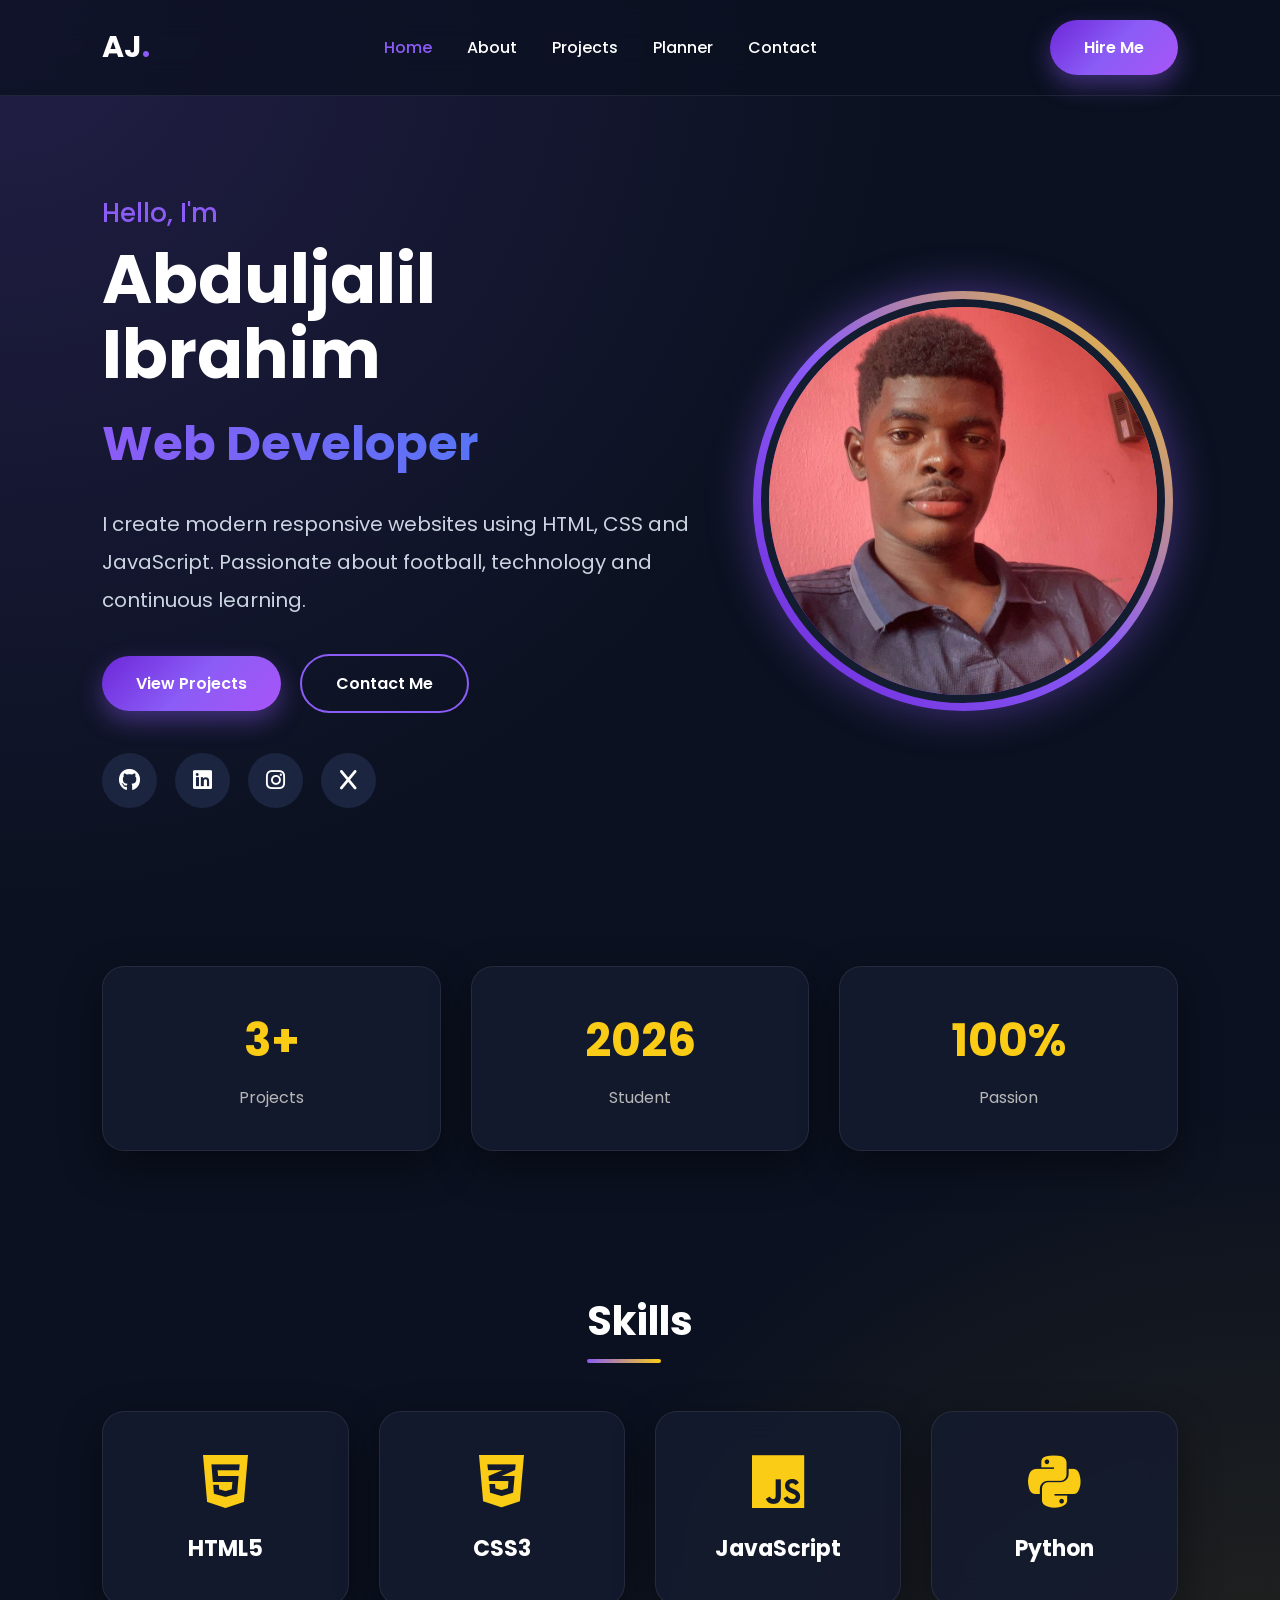
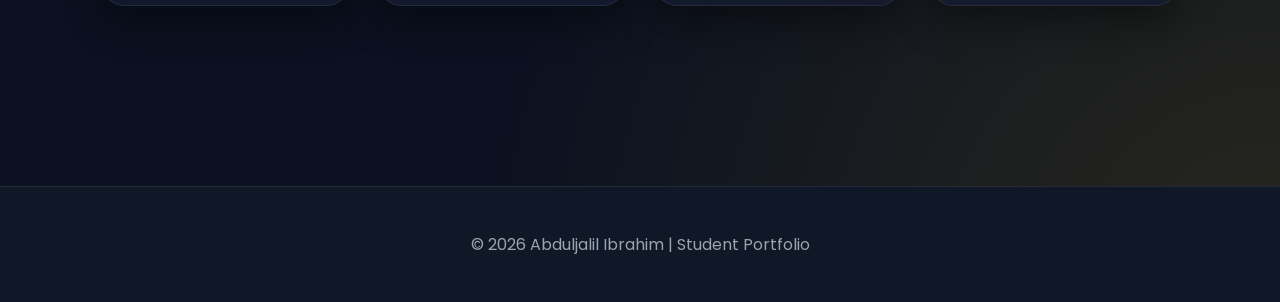
==== index.html @ f6a3e34a "Add files via upload" ====
<!DOCTYPE html>
<html lang="en">

<head>

<meta charset="UTF-8">
<meta name="viewport" content="width=device-width, initial-scale=1.0">

<title>Abduljalil Ibrahim | Portfolio</title>

<link rel="stylesheet" href="css/style.css">

<link rel="preconnect" href="https://fonts.googleapis.com">
<link rel="preconnect" href="https://fonts.gstatic.com" crossorigin>

<link href="https://fonts.googleapis.com/css2?family=Poppins:wght@300;400;500;600;700;800&display=swap" rel="stylesheet">

<link rel="stylesheet"
href="https://cdnjs.cloudflare.com/ajax/libs/font-awesome/6.5.2/css/all.min.css">

</head>

<body>

<!--================ NAVIGATION ================-->

<header>

<nav class="navbar">

<div class="logo">
AJ<span>.</span>
</div>

<ul class="nav-links">

<li><a href="index.html" class="active">Home</a></li>

<li><a href="about.html">About</a></li>

<li><a href="projects.html">Projects</a></li>

<li><a href="planner.html">Planner</a></li>

<li><a href="contact.html">Contact</a></li>

</ul>

<a href="contact.html" class="hire-btn">

Hire Me

</a>

</nav>

</header>

<section class="hero">

    <div class="hero-left">

        <h3>Hello, I'm</h3>

        <h1>Abduljalil Ibrahim</h1>

        <h2>Web Developer</h2>

        <p>
            I create modern responsive websites using HTML, CSS and JavaScript.
            Passionate about football, technology and continuous learning.
        </p>

        <div class="hero-buttons">
            <a href="projects.html" class="btn">View Projects</a>
            <a href="contact.html" class="btn-outline">Contact Me</a>
        </div>

        <div class="social-icons">
            <a href="https://github.com/BlaqSpartan"><i class="fab fa-github"></i></a>
            <a href="https://linkedin.com/in/Abduljalil Ibrahim"><i class="fab fa-linkedin"></i></a>
            <a href="https://instagram.com/lwad.26"><i class="fab fa-instagram"></i></a>
            <a href="https://x.com/lwJalil"><i class="fab fa-x"></i></a>
        </div>

    </div>

    <div class="hero-right">

        <div class="image-box">
            <img src="images/me.jpeg" alt="Profile">
        </div>

    </div>

</section>


<section class="stats">

<div class="stat-card">

<h2>3+</h2>

<p>Projects</p>

</div>

<div class="stat-card">

<h2>2026</h2>

<p>Student</p>

</div>

<div class="stat-card">

<h2>100%</h2>

<p>Passion</p>

</div>

</section>


<section class="skills-preview">

<h2>

Skills

</h2>

<div class="skills-grid">

<div class="skill">

<i class="fab fa-html5"></i>

<h3>HTML5</h3>

</div>

<div class="skill">

<i class="fab fa-css3-alt"></i>

<h3>CSS3</h3>

</div>

<div class="skill">

<i class="fab fa-js"></i>

<h3>JavaScript</h3>

</div>

<div class="skill">

<i class="fab fa-python"></i>

<h3>Python</h3>

</div>

</div>

</section>

<!--================ FOOTER ================-->

<footer>

<p>

© 2026 Abduljalil Ibrahim | Student Portfolio

</p>

</footer>

</body>

</html>
---- css/style.css ----
/*============================

GLOBAL SETTINGS

=============================*/

*{
margin:0;
padding:0;
box-sizing:border-box;
scroll-behavior:smooth;
}

:root{

--bg:#0b1120;
--card:#141c2f;
--purple:#8b5cf6;
--purple2:#6d28d9;
--gold:#facc15;
--white:#ffffff;
--gray:#b8b8b8;

}

body{

font-family:'Poppins',sans-serif;
background:var(--bg);
color:var(--white);

}

/*============================

NAVBAR

=============================*/

header{

width:100%;
padding:20px 8%;

}

.navbar{

display:flex;

justify-content:space-between;

align-items:center;

}

.logo{

font-size:30px;

font-weight:700;

color:white;

}

.logo span{

color:var(--purple);

}

.nav-links{

display:flex;

gap:35px;

list-style:none;

}

.nav-links a{

text-decoration:none;

color:white;

font-weight:500;

transition:.4s;

}

.nav-links a:hover{

color:var(--purple);

}

.active{

color:var(--purple)!important;

}

/*============================

BUTTONS

=============================*/

.hire-btn,
.btn{

background:linear-gradient(45deg,var(--purple),var(--purple2));

padding:13px 28px;

border-radius:50px;

color:white;

text-decoration:none;

font-weight:600;

transition:.4s;

display:inline-block;

}

.hire-btn:hover,
.btn:hover{

transform:translateY(-5px);

box-shadow:0 0 25px var(--purple);

}

.btn-outline{

border:2px solid var(--purple);

padding:13px 28px;

border-radius:50px;

text-decoration:none;

color:white;

margin-left:15px;

transition:.4s;

display:inline-block;

}

.btn-outline:hover{

background:var(--purple);

}

/*============================

HERO SECTION

=============================*/

.hero{

width:100%;

min-height:90vh;

display:flex;

justify-content:space-between;

align-items:center;

padding:60px 8%;

}

.hero-left{

width:55%;

}

.hello{

color:var(--gold);

font-size:18px;

margin-bottom:15px;

}

.hero h1{

font-size:65px;

margin-bottom:15px;

}

.hero h1 span{

color:var(--purple);

}

.hero h3{

font-size:28px;

font-weight:500;

margin-bottom:20px;

}

.description{

color:var(--gray);

line-height:1.8;

margin-bottom:35px;

}

.hero-buttons{

margin-bottom:40px;

}

/*============================

SOCIAL ICONS

=============================*/

.social-icons{

display:flex;

gap:18px;

}

.social-icons a{

width:55px;

height:55px;

border-radius:50%;

display:flex;

justify-content:center;

align-items:center;

background:#1b2540;

color:white;

font-size:22px;

transition:.4s;

text-decoration:none;

}

.social-icons a:hover{

background:var(--purple);

transform:translateY(-8px);

}

/*============================

PROFILE IMAGE

=============================*/

.hero-right{

display:flex;

justify-content:center;

align-items:center;

width:40%;

}

.image-box{

width:420px;

height:420px;

border-radius:50%;

background:linear-gradient(45deg,#6d28d9,#8b5cf6,#facc15);

padding:8px;

animation:float 4s ease-in-out infinite;

}

.image-box img{

width:100%;

height:100%;

object-fit:cover;

border-radius:50%;

border:8px solid #141c2f;

}

@keyframes float{

0%{

transform:translateY(0);

}

50%{

transform:translateY(-15px);

}

100%{

transform:translateY(0);

}

}

/*============================

STATS

=============================*/

.stats{

display:grid;

grid-template-columns:repeat(3,1fr);

gap:30px;

padding:60px 8%;

}

.stat-card{

background:var(--card);

padding:40px;

text-align:center;

border-radius:20px;

transition:.4s;

}

.stat-card:hover{

transform:translateY(-10px);

box-shadow:0 0 25px rgba(139,92,246,.5);

}

.stat-card h2{

font-size:45px;

color:var(--gold);

}

.stat-card p{

margin-top:10px;

color:var(--gray);

}

/*============================

SKILLS

=============================*/

.skills-preview{

padding:80px 8%;

text-align:center;

}

.skills-preview h2{

font-size:40px;

margin-bottom:50px;

}

.skills-grid{

display:grid;

grid-template-columns:repeat(4,1fr);

gap:30px;

}

.skill{

background:var(--card);

padding:40px;

border-radius:20px;

transition:.4s;

}

.skill:hover{

transform:translateY(-10px);

box-shadow:0 0 25px rgba(139,92,246,.5);

}

.skill i{

font-size:55px;

color:var(--gold);

margin-bottom:20px;

}

.skill h3{

font-size:22px;

}

/*============================

FOOTER

=============================*/

footer{

padding:30px;

text-align:center;

background:#101827;

color:var(--gray);

margin-top:60px;

}

/*======================================
MODERN BACKGROUND
======================================*/

body{
    background:
    radial-gradient(circle at top right,#6d28d944 0%,transparent 30%),
    radial-gradient(circle at bottom left,#8b5cf633 0%,transparent 35%),
    #0b1120;
}

/*======================================
GLASS EFFECT
======================================*/

.stat-card,
.skill{

backdrop-filter:blur(12px);

background:rgba(20,28,47,.8);

border:1px solid rgba(255,255,255,.08);

}

/*======================================
SECTION ANIMATION
======================================*/

.hero-left,
.hero-right,
.stat-card,
.skill{

animation:fadeUp .8s ease forwards;

}

@keyframes fadeUp{

from{

opacity:0;

transform:translateY(40px);

}

to{

opacity:1;

transform:translateY(0);

}

}

/*======================================
SCROLLBAR
======================================*/

::-webkit-scrollbar{

width:10px;

}

::-webkit-scrollbar-track{

background:#0b1120;

}

::-webkit-scrollbar-thumb{

background:#8b5cf6;

border-radius:10px;

}

/*======================================
RESPONSIVE DESIGN
======================================*/

@media(max-width:1000px){

.hero{

flex-direction:column-reverse;

text-align:center;

}

.hero-left,
.hero-right{

width:100%;

}

.hero-buttons{

display:flex;

justify-content:center;

flex-wrap:wrap;

gap:20px;

}

.social-icons{

justify-content:center;

}

.stats{

grid-template-columns:1fr;

}

.skills-grid{

grid-template-columns:repeat(2,1fr);

}

.image-box{

width:320px;

height:320px;

margin-bottom:40px;

}

}

@media(max-width:700px){

.navbar{

flex-direction:column;

gap:20px;

}

.nav-links{

flex-direction:column;

text-align:center;

gap:15px;

}

.hero h1{

font-size:42px;

}

.hero h3{

font-size:22px;

}

.skills-grid{

grid-template-columns:1fr;

}

.image-box{

width:260px;

height:260px;

}

}
.education-table{

width:90%;

margin:auto;

border-collapse:collapse;

background:#141c2f;

border-radius:15px;

overflow:hidden;

}

.education-table th{

background:#8b5cf6;

padding:20px;

}

.education-table td{

padding:20px;

text-align:center;

border-bottom:1px solid rgba(255,255,255,.08);

}

.education-table tr:hover{

background:#1d2945;

transition:.3s;

}
/*========================

PROJECTS

========================*/

.projects{

padding:90px 8%;

}

.section-title{

text-align:center;

font-size:45px;

margin-bottom:60px;

}

.project-grid{

display:grid;

grid-template-columns:repeat(auto-fit,minmax(320px,1fr));

gap:40px;

}

.project-card{

background:#141c2f;

border-radius:20px;

overflow:hidden;

transition:.4s;

box-shadow:0 10px 30px rgba(0,0,0,.4);

}

.project-card:hover{

transform:translateY(-12px);

box-shadow:0 0 35px rgba(139,92,246,.6);

}

.project-card img{

width:100%;

height:220px;

object-fit:cover;

}

.project-info{

padding:25px;

}

.project-info h2{

margin-bottom:15px;

}

.project-info p{

color:#cfcfcf;

line-height:1.8;

margin-bottom:25px;

}

.project-info a{

display:inline-block;

background:#8b5cf6;

padding:12px 24px;

border-radius:40px;

text-decoration:none;

color:white;

transition:.3s;

}

.project-info a:hover{

background:#6d28d9;

}
/*========================

ACADEMIC PLANNER

========================*/

.planner{

padding:80px 8%;

text-align:center;

}

.planner h1{

font-size:45px;

margin-bottom:40px;

}

.planner-box{

display:flex;

justify-content:center;

gap:15px;

flex-wrap:wrap;

margin-bottom:30px;

}

.planner-box input{

width:400px;

padding:18px;

border:none;

outline:none;

border-radius:10px;

font-size:16px;

background:#141c2f;

color:white;

}

.planner-box button{

padding:18px 35px;

background:#8b5cf6;

border:none;

border-radius:10px;

color:white;

cursor:pointer;

font-size:16px;

transition:.3s;

}

.planner-box button:hover{

background:#6d28d9;

}

.counter{

margin-bottom:30px;

font-size:20px;

color:#facc15;

}

#taskList{

list-style:none;

max-width:700px;

margin:auto;

}

.task{

display:flex;

justify-content:space-between;

align-items:center;

background:#141c2f;

padding:18px;

margin:15px 0;

border-radius:12px;

}

.task button{

margin-left:10px;

padding:8px 15px;

border:none;

border-radius:8px;

cursor:pointer;

}

.complete{

background:green;

color:white;

}

.delete{

background:red;

color:white;

}

.done{

text-decoration:line-through;

opacity:.6;

}
/*========================

CONTACT

========================*/

.contact{

padding:90px 8%;

max-width:800px;

margin:auto;

}

.contact h1{

text-align:center;

font-size:45px;

margin-bottom:50px;

}

.contact form{

display:flex;

flex-direction:column;

gap:20px;

}

.contact input,
.contact textarea{

padding:18px;

border:none;

border-radius:12px;

background:#141c2f;

color:white;

font-size:16px;

outline:none;

}

.contact input:focus,
.contact textarea:focus{

box-shadow:0 0 15px rgba(139,92,246,.5);

}

.contact button{

padding:18px;

background:#8b5cf6;

border:none;

border-radius:12px;

color:white;

font-size:18px;

cursor:pointer;

transition:.3s;

}

.contact button:hover{

background:#6d28d9;

transform:translateY(-3px);

}
/* ===================================================
   FINAL PREMIUM DESIGN UPGRADE
   Paste this at the END of style.css
===================================================*/

/* Premium Background */

body{
    background:
    radial-gradient(circle at top left, rgba(139,92,246,.18), transparent 40%),
    radial-gradient(circle at bottom right, rgba(250,204,21,.12), transparent 35%),
    #0b1120;
    color:#fff;
}

/* ===================================================
   FINAL PREMIUM DESIGN UPGRADE
   Paste this at the END of style.css
===================================================*/

/* Premium Background */

body{
    background:
    radial-gradient(circle at top left, rgba(139,92,246,.18), transparent 40%),
    radial-gradient(circle at bottom right, rgba(250,204,21,.12), transparent 35%),
    #0b1120;
    color:#fff;
}

/* Glass Navigation */

header{
    position:sticky;
    top:10;
    width:100%;
    z-index:999;
    backdrop-filter:blur(18px);
    background:rgba(11,17,32,.75);
    border-bottom:1px solid rgba(255,255,255,.08);
}

.hero-left h3{

font-size:26px;

color:#8b5cf6;

margin-bottom:10px;

}

.hero-left h1{

font-size:68px;

font-weight:700;

line-height:1.1;

margin-bottom:15px;

}

.hero-left h2{

font-size:48px;

margin-bottom:25px;

background:linear-gradient(90deg,#8b5cf6,#3b82f6);

-webkit-background-clip:text;

-webkit-text-fill-color:transparent;

}

.hero-left p{

font-size:20px;

line-height:1.9;

color:#cbd5e1;

max-width:600px;

margin-bottom:35px;

}

/* Buttons */

.btn,
.btn-outline,
.hire-btn,
.contact button,
.planner-box button{

    padding:15px 34px;
    border-radius:50px;
    font-weight:600;
    transition:.4s;
}

.btn,
.hire-btn,
.contact button,
.planner-box button{

    background:linear-gradient(135deg,#6d28d9,#8b5cf6,#a855f7);
    box-shadow:0 10px 25px rgba(139,92,246,.4);
}

.btn:hover,
.hire-btn:hover,
.contact button:hover,
.planner-box button:hover{

    transform:translateY(-5px);
    box-shadow:0 0 30px rgba(139,92,246,.8);
}

.btn-outline{

    border:2px solid #8b5cf6;
}

.btn-outline:hover{

    background:#8b5cf6;
}

/* Social Icons */

.social-icons a{

    width:55px;
    height:55px;
    border-radius:50%;
    background:#1b2540;
    transition:.4s;
}

.social-icons a:hover{

    background:#8b5cf6;
    transform:translateY(-8px) rotate(360deg);
}

/* Floating Profile */

.image-box{

    box-shadow:0 0 45px rgba(139,92,246,.45);
}

.image-box:hover{

    transform:scale(1.03);
}

/* Cards */

.stat-card,
.skill,
.project-card{

    background:rgba(20,28,47,.85);

    backdrop-filter:blur(15px);

    border:1px solid rgba(255,255,255,.08);

    border-radius:22px;

    box-shadow:0 15px 40px rgba(0,0,0,.45);

    transition:.4s;
}

.stat-card:hover,
.skill:hover,
.project-card:hover{

    transform:translateY(-12px) scale(1.03);

    box-shadow:0 0 35px rgba(139,92,246,.7);
}

/* Skills */

.skill i{

    font-size:60px;

    color:#facc15;
}

/* Section Headings */

.section-title,
.skills-preview h2,
.contact h1,
.planner h1{

    position:relative;

    display:inline-block;

    margin-bottom:60px;
}

.section-title::after,
.skills-preview h2::after,
.contact h1::after,
.planner h1::after{

    content:"";

    position:absolute;

    left:0;

    bottom:-12px;

    width:70%;

    height:4px;

    border-radius:20px;

    background:linear-gradient(90deg,#8b5cf6,#facc15);
}

/* Projects */

.project-card{

    overflow:hidden;
}

.project-card img{

    width:100%;
    height:240px;
    object-fit:cover;
    transition:.5s;
}

.project-card:hover img{

    transform:scale(1.08);
}

.project-info{

    padding:25px;
}

.project-info a{

    display:inline-block;

    margin-top:15px;

    background:#8b5cf6;

    color:white;

    padding:12px 25px;

    border-radius:30px;

    text-decoration:none;

    transition:.3s;
}

.project-info a:hover{

    background:#6d28d9;
}

/* Planner */

.task{

    display:flex;

    justify-content:space-between;

    align-items:center;

    background:#141c2f;

    padding:18px 20px;

    border-radius:15px;

    margin:15px 0;

    transition:.3s;

    box-shadow:0 8px 20px rgba(0,0,0,.3);
}

.task:hover{

    transform:translateY(-3px);
}

.done span{

    text-decoration:line-through;

    color:#9ca3af;
}

.task button{

    padding:10px 18px;

    border:none;

    border-radius:10px;

    cursor:pointer;

    color:white;

    font-weight:600;

    transition:.3s;
}

.complete{

    background:#22c55e;
}

.complete:hover{

    background:#16a34a;

    transform:scale(1.08);
}

.delete{

    background:#ef4444;
}

.delete:hover{

    background:#dc2626;

    transform:scale(1.08);
}

/* Contact */

.contact input,
.contact textarea{

    transition:.3s;
}

.contact input:focus,
.contact textarea:focus{

    border:1px solid #8b5cf6;

    box-shadow:0 0 20px rgba(139,92,246,.4);
}

/* Footer */

footer{

    margin-top:100px;

    padding:45px;

    text-align:center;

    color:#9ca3af;

    background:#101827;

    border-top:1px solid rgba(255,255,255,.08);
}

/* Scrollbar */

::-webkit-scrollbar{

    width:10px;
}

::-webkit-scrollbar-track{

    background:#0b1120;
}

::-webkit-scrollbar-thumb{

    background:#8b5cf6;

    border-radius:20px;
}

/* Fade Animation */

@keyframes fadeUp{

    from{

        opacity:0;

        transform:translateY(30px);
    }

    to{

        opacity:1;

        transform:translateY(0);
    }
}

.hero,
.stat-card,
.skill,
.project-card,
.contact,
.planner{

    animation:fadeUp .8s ease;
}

/* Responsive */

@media(max-width:900px){

.hero{

flex-direction:column-reverse;

text-align:center;
}

.hero-left,
.hero-right{

width:100%;
}

.hero h1{

font-size:50px;
}

.skills-grid{

grid-template-columns:1fr 1fr;
}

.project-grid{

grid-template-columns:1fr;
}

.stats{

grid-template-columns:1fr;
}

}

@media(max-width:600px){

.navbar{

flex-direction:column;

gap:20px;
}

.nav-links{

flex-direction:column;

gap:15px;
}

.skills-grid{

grid-template-columns:1fr;
}

.hero h1{

font-size:40px;
}

.image-box{

width:260px;

height:260px;
}

}
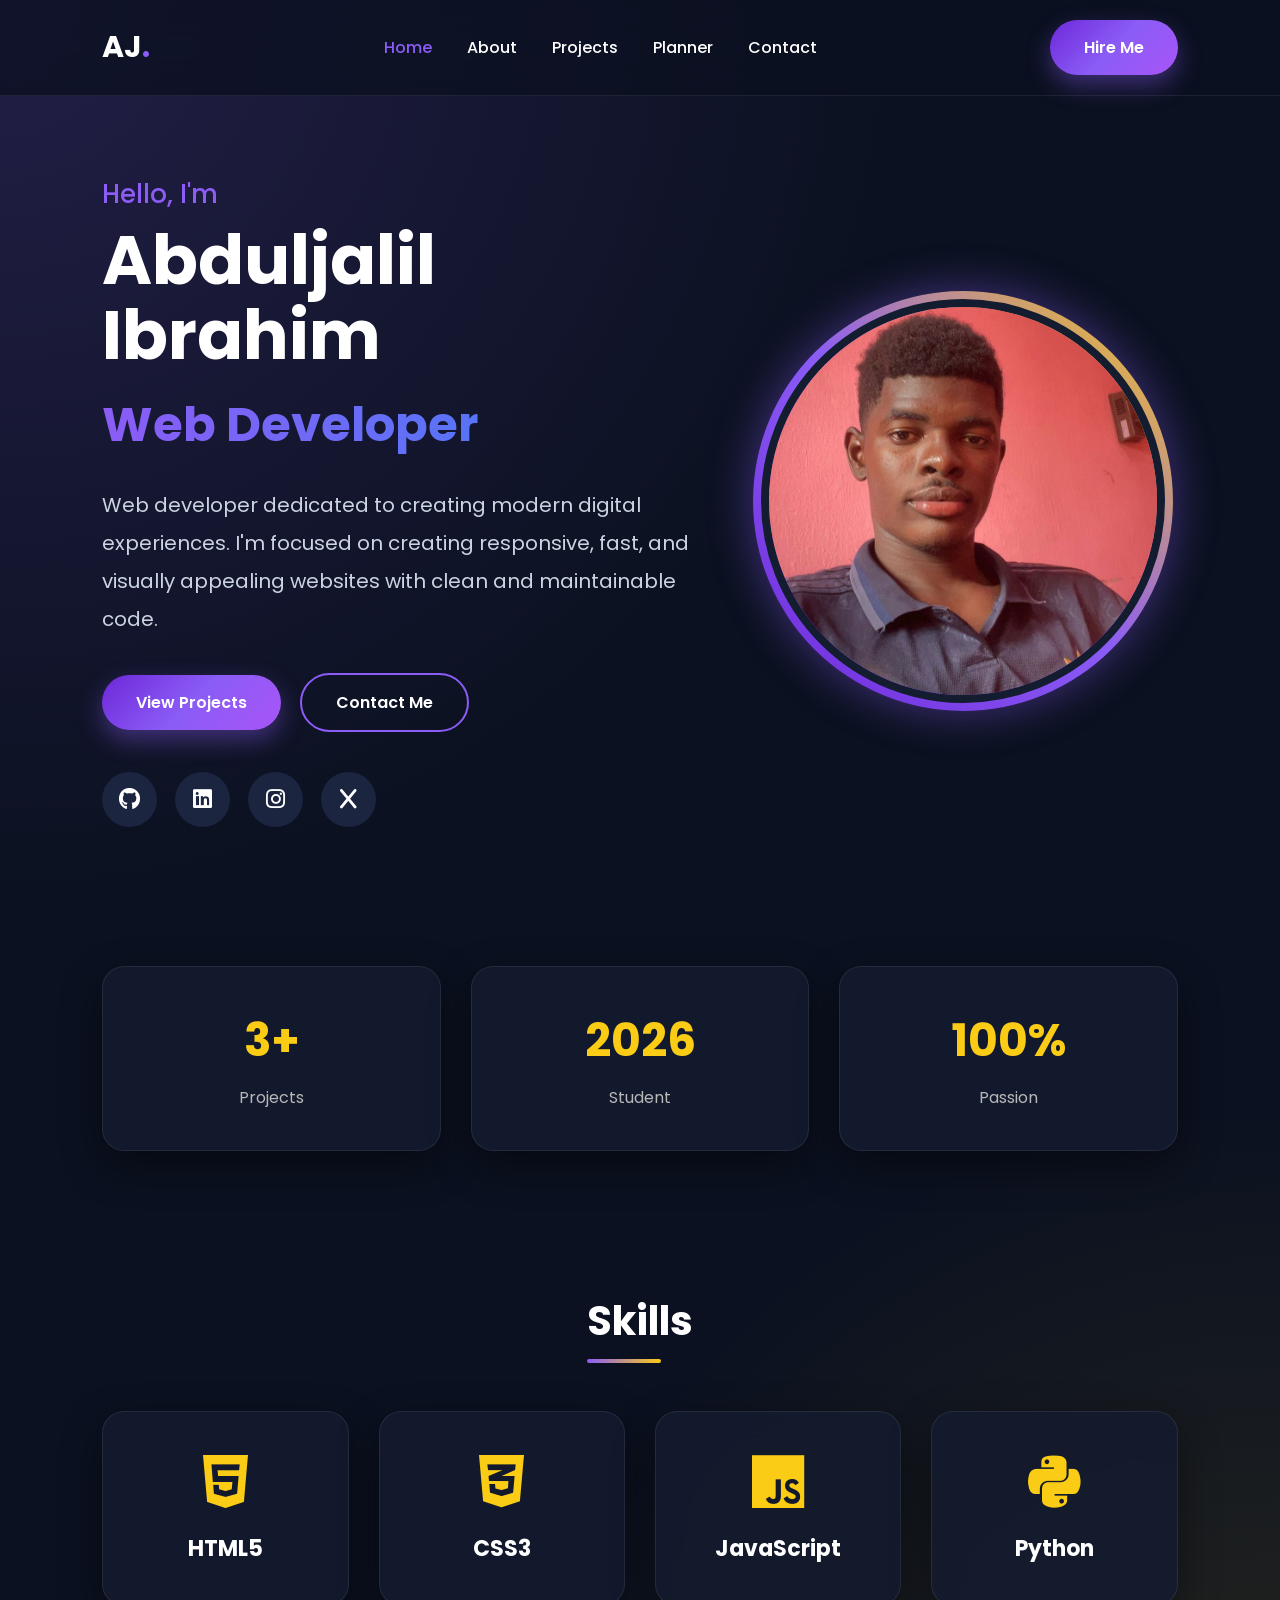
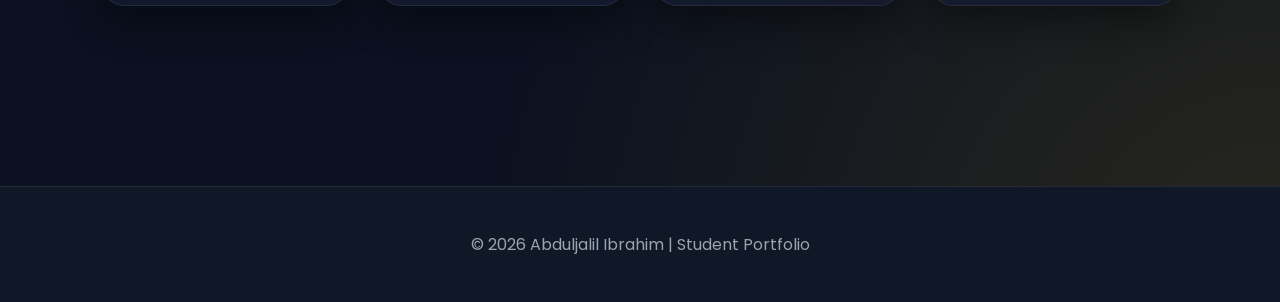
==== commit ef9933f8: "Add files via upload" ====
--- a/index.html
+++ b/index.html
@@ -67,8 +67,10 @@
         <h2>Web Developer</h2>
 
         <p>
-            I create modern responsive websites using HTML, CSS and JavaScript.
-            Passionate about football, technology and continuous learning.
+            Web developer dedicated to creating modern digital
+            experiences. I'm focused on creating responsive, fast,
+            and visually appealing websites with clean and maintainable
+            code.
         </p>
 
         <div class="hero-buttons">
